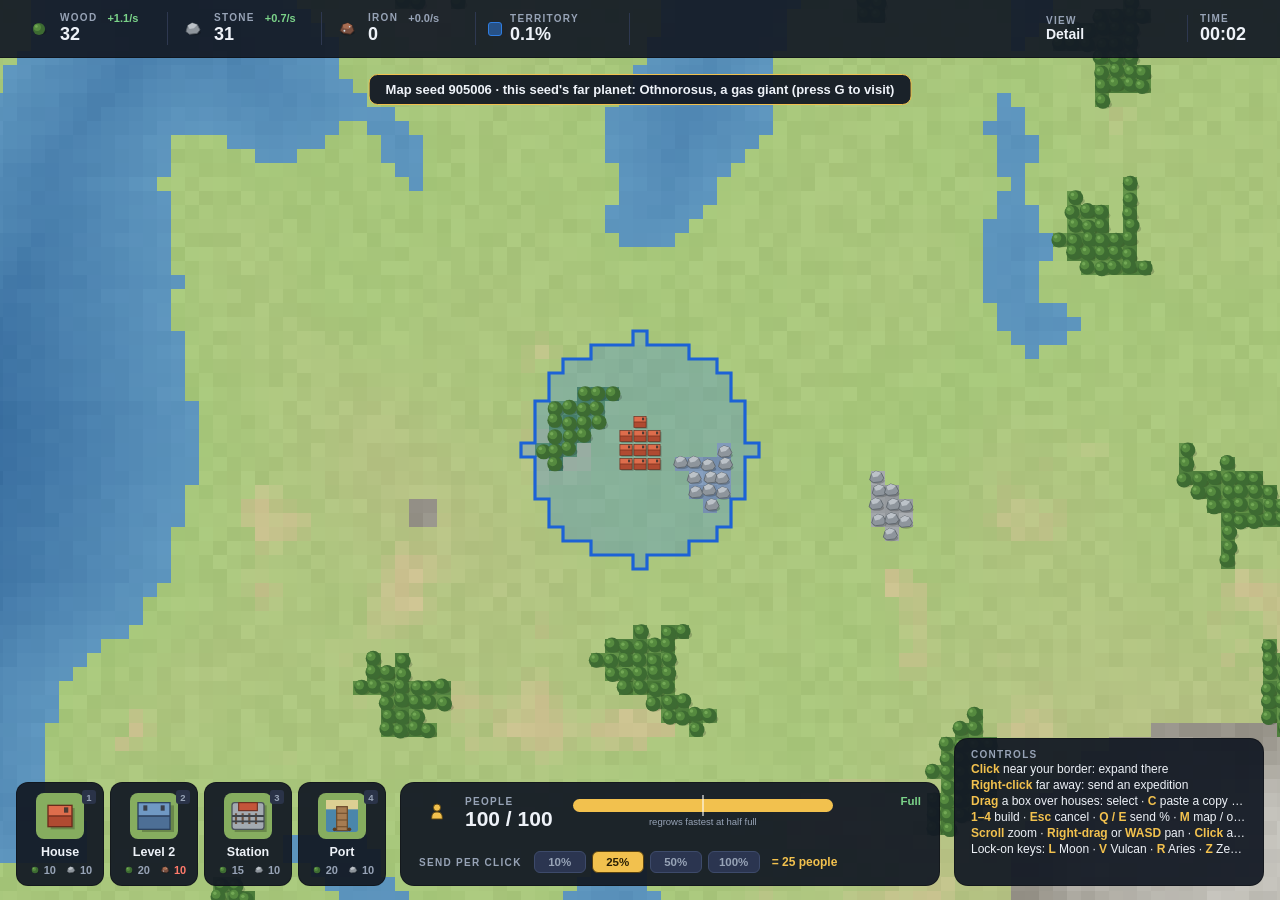
==== index.html @ 3fab355d "Map Factory: playable prototype, concept art, and design doc A map-view Factorio-style growth game: " ====
<!doctype html>
<html lang="en">
<head>
  <meta charset="utf-8">
  <title>Map Factory</title>
  <!-- the game lives in prototype/; this page just forwards there (query string like ?seed=42 is kept) -->
  <meta http-equiv="refresh" content="0; url=prototype/">
  <script>location.replace('prototype/' + location.search);</script>
  <style>body { background: #04050b; color: #eef2f8; font-family: 'Segoe UI', Arial, sans-serif; display: grid; place-items: center; height: 100vh; margin: 0; } a { color: #f2c14e; }</style>
</head>
<body>
  <a href="prototype/">Launch Map Factory</a>
</body>
</html>
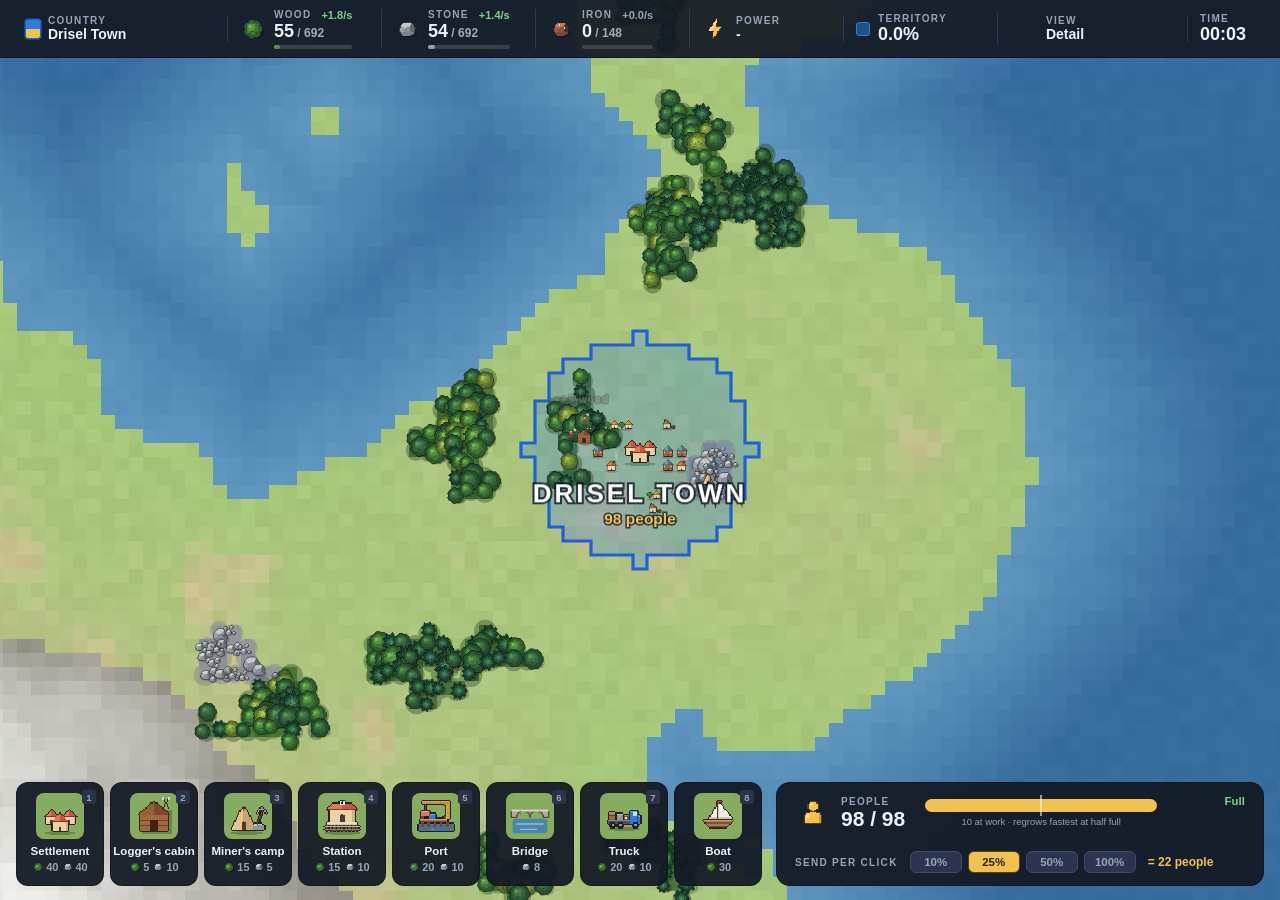
==== commit 133233b4: "Rename the game to Factory Conquest; the side game becomes Test Game 1 - The main game (prototype/, " ====
--- a/index.html
+++ b/index.html
@@ -2,13 +2,13 @@
 <html lang="en">
 <head>
   <meta charset="utf-8">
-  <title>Map Factory</title>
-  <!-- the game lives in prototype/; this page just forwards there (query string like ?seed=42 is kept) -->
+  <title>Factory Conquest</title>
+  <!-- Factory Conquest lives in prototype/; this page just forwards there (query string like ?seed=42 is kept) -->
   <meta http-equiv="refresh" content="0; url=prototype/">
   <script>location.replace('prototype/' + location.search);</script>
   <style>body { background: #04050b; color: #eef2f8; font-family: 'Segoe UI', Arial, sans-serif; display: grid; place-items: center; height: 100vh; margin: 0; } a { color: #f2c14e; }</style>
 </head>
 <body>
-  <a href="prototype/">Launch Map Factory</a>
+  <a href="prototype/">Launch Factory Conquest</a>
 </body>
 </html>
